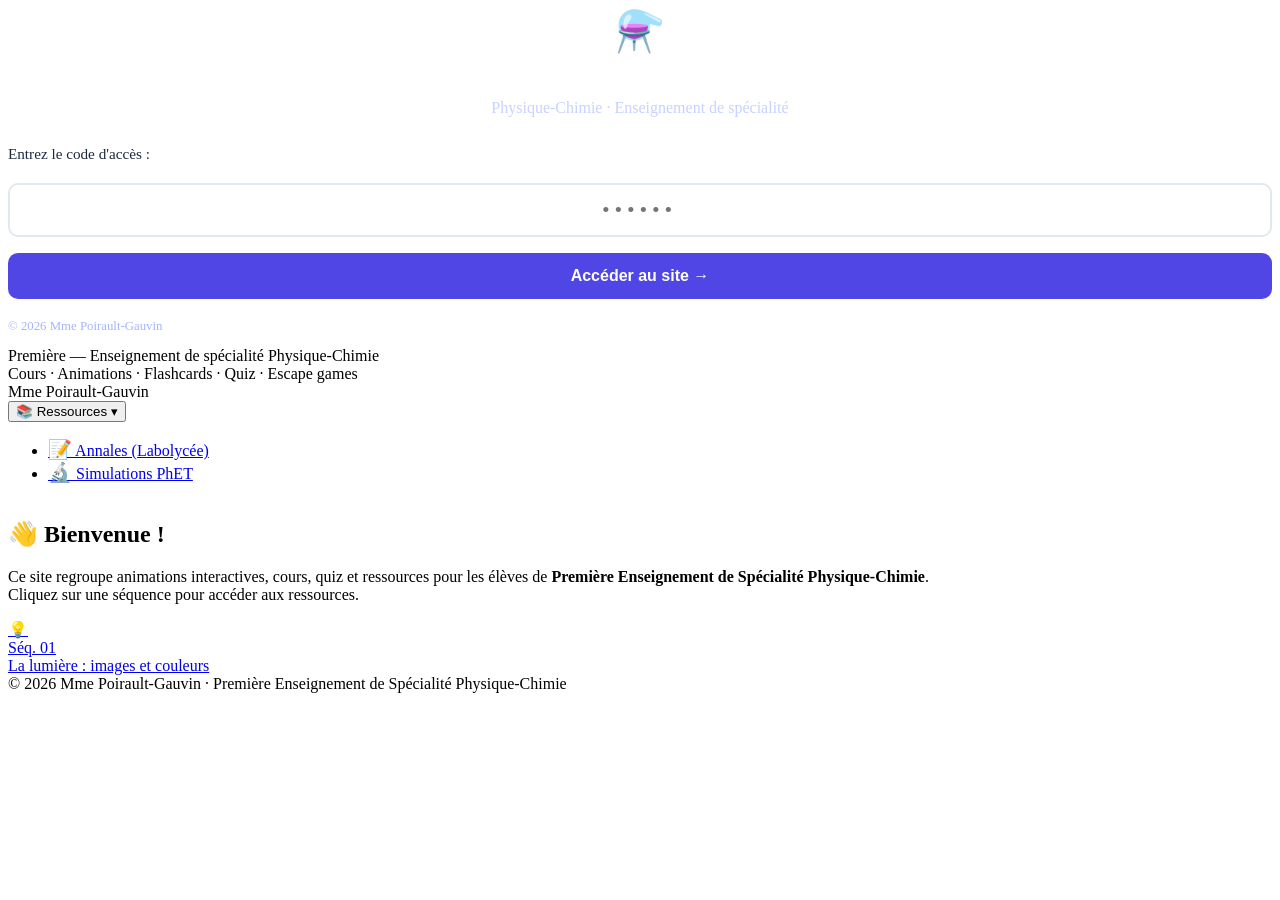
==== index.html @ a54d45cb "Add files via upload" ====
<!DOCTYPE html>
<html lang="fr">
<head>
  <meta charset="UTF-8">
  <meta name="viewport" content="width=device-width, initial-scale=1.0">
  <title>Première EDS Physique-Chimie — Mme Poirault-Gauvin</title>
  <link rel="stylesheet" href="css/styles.css">
  <link rel="stylesheet" href="css/pre-index.css">
</head>
<body>

  <!-- ══════════════════════════════════════
       OVERLAY AUTH
  ══════════════════════════════════════ -->
  <div id="auth-overlay">
    <div style="text-align:center;margin-bottom:28px;position:relative;z-index:2;">
      <div style="font-size:2.5rem;margin-bottom:8px;">⚗️</div>
      <h1 style="color:#fff;font-size:1.6rem;font-weight:700;margin:0 0 6px;">Premières — Mme Poirault-Gauvin</h1>
      <p style="color:#c7d2fe;font-size:1rem;margin:0;">Physique-Chimie · Enseignement de spécialité</p>
    </div>
    <div id="auth-card">
      <p style="color:#1e293b;margin:0 0 20px;font-size:0.95rem;">Entrez le code d'accès :</p>
      <input id="auth-input" type="password" placeholder="••••••"
        style="width:100%;box-sizing:border-box;padding:14px 18px;font-size:1.2rem;border-radius:10px;border:2px solid #e2e8f0;color:#0f172a;text-align:center;outline:none;letter-spacing:0.3em;margin-bottom:16px;"
        onkeydown="if(event.key==='Enter') verifierCode()"
        oninput="document.getElementById('auth-error').style.display='none'">
      <button onclick="verifierCode()"
        style="width:100%;padding:14px;background:#4F46E5;color:white;font-size:1rem;font-weight:700;border:none;border-radius:10px;cursor:pointer;"
        onmouseover="this.style.background='#4338ca'" onmouseout="this.style.background='#4F46E5'">
        Accéder au site →
      </button>
      <p id="auth-error" style="color:#f87171;margin:12px 0 0;font-size:0.9rem;display:none;">Code incorrect, réessayez.</p>
    </div>
    <p style="color:#a5b4fc;font-size:0.8rem;margin-top:20px;position:relative;z-index:2;">© 2026 Mme Poirault-Gauvin</p>
  </div>

  <script>
    const CODE_ACCES = "best";
    function verifierCode() {
      const input = document.getElementById('auth-input').value.trim();
      if (input === CODE_ACCES) {
        document.getElementById('auth-overlay').style.display = 'none';
        sessionStorage.setItem('auth', 'ok');
      } else {
        document.getElementById('auth-error').style.display = 'block';
        document.getElementById('auth-input').value = '';
        const inp = document.getElementById('auth-input');
        inp.style.borderColor = '#f87171';
        setTimeout(() => inp.style.borderColor = '#e2e8f0', 1000);
      }
    }
    if (sessionStorage.getItem('auth') === 'ok') {
      document.getElementById('auth-overlay').style.display = 'none';
    }
  </script>


  <!-- ══════════════════════════════════════
       HERO
  ══════════════════════════════════════ -->
  <header class="pre-hero">
    <div class="pre-hero-content">
      <div class="pre-hero-title">Première — Enseignement de spécialité Physique-Chimie</div>
      <div class="pre-hero-sub">Cours · Animations · Flashcards · Quiz · Escape games</div>
      <div class="pre-hero-badge">Mme Poirault-Gauvin</div>
    </div>
  </header>


  <!-- ══════════════════════════════════════
       NAVIGATION
  ══════════════════════════════════════ -->
  <nav class="pre-nav">
    <button id="btn-retour" class="pre-nav-btn-back" style="display:none;" onclick="afficherAccueil()">
      ← Retour à l'accueil
    </button>

    <!-- Menu Ressources -->
    <div id="res-wrapper" style="position:relative;display:inline-block;">
      <button class="pre-res-btn" onclick="toggleRessourcesMenu()">
        📚 Ressources ▾
      </button>
      <ul id="res-dropdown" class="pre-res-dropdown">
        <li>
          <a href="https://labolycee.org/menu-geographique-0" target="_blank">
            <span style="font-size:1.2rem;">📝</span> Annales (Labolycée)
          </a>
        </li>
        <li>
          <a href="https://phet.colorado.edu/fr/" target="_blank">
            <span style="font-size:1.2rem;">🔬</span> Simulations PhET
          </a>
        </li>
      </ul>
    </div>
  </nav>


  <!-- ══════════════════════════════════════
       CONTENU PRINCIPAL
  ══════════════════════════════════════ -->
  <main class="pre-content">

    <!-- ── Bloc bienvenue ── -->
    <div id="bloc-bienvenue" class="pre-welcome">
      <h2>👋 Bienvenue !</h2>
      <p>Ce site regroupe animations interactives, cours, quiz et ressources pour les élèves de
         <strong>Première Enseignement de Spécialité Physique-Chimie</strong>.<br>
         Cliquez sur une séquence pour accéder aux ressources.</p>

      <!-- Grille des pastilles (injectée par JS) -->
      <div class="pre-seq-grid" id="pre-seq-grid"></div>
    </div>

    <!-- ── Panneaux séquences (contenu injecté par pre-panels.js) ── -->
    <div id="premiere-seq-0" class="pre-panel"></div>

  </main>

  <footer>© 2026 Mme Poirault-Gauvin · Première Enseignement de Spécialité Physique-Chimie</footer>


  <!-- ══════════════════════════════════════
       SCRIPTS
  ══════════════════════════════════════ -->
  <script src="js/pre-panels.js"></script>
  <script src="js/navigation.js"></script>

  <!-- Génération de la grille de pastilles -->
  <script>
    document.addEventListener('DOMContentLoaded', () => {

      const CARD_DATA = [
        { id: 0, num: '01', titre: 'La lumière : images et couleurs', icone: '💡', soon: false },
      ];

      const grid = document.getElementById('pre-seq-grid');
      grid.innerHTML = CARD_DATA.map(seq => `
        <a class="pre-seq-card${seq.soon ? ' pre-seq-soon' : ''}"
           onclick="${seq.soon ? 'return false;' : `showPremiereSeq(${seq.id}); return false;`}" href="#">
          <div class="pre-seq-icon">${seq.icone}</div>
          <div class="pre-seq-badge">Séq. ${seq.num}</div>
          <div class="pre-seq-title">${seq.titre}</div>
          ${seq.soon ? '<div class="pre-seq-soon-label">à venir</div>' : ''}
        </a>`).join('');
    });
  </script>

</body>
</html>
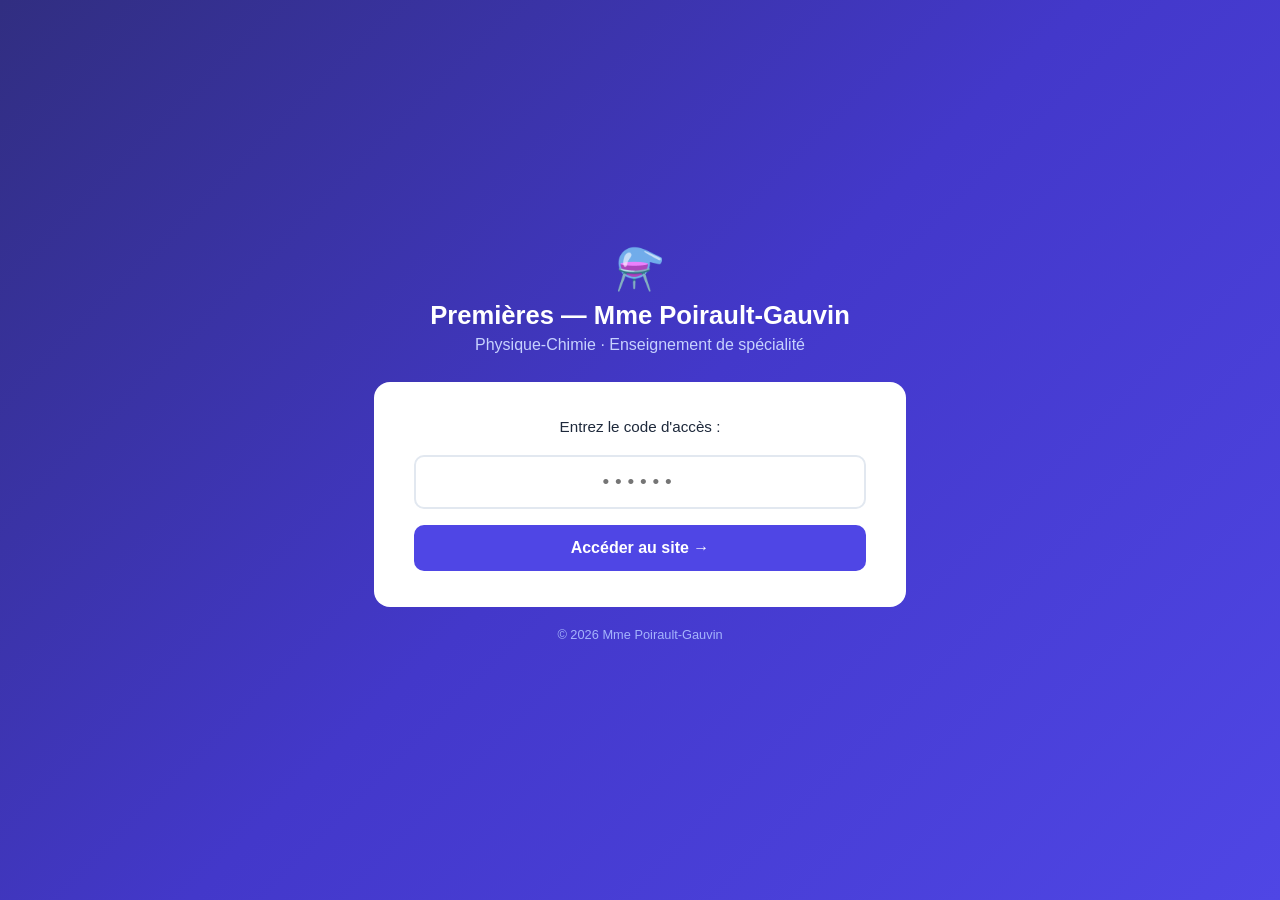
==== commit 73efaeb7: "Add files via upload" ====
--- a/index.html
+++ b/index.html
@@ -123,6 +123,7 @@
   <!-- ══════════════════════════════════════
        SCRIPTS
   ══════════════════════════════════════ -->
+  <script src="js/pre-icons.js"></script>
   <script src="js/pre-panels.js"></script>
   <script src="js/navigation.js"></script>
 
@@ -131,14 +132,14 @@
     document.addEventListener('DOMContentLoaded', () => {
 
       const CARD_DATA = [
-        { id: 0, num: '01', titre: 'La lumière : images et couleurs', icone: '💡', soon: false },
+        { id: 0, num: '01', titre: 'La lumière : images et couleurs', icone: 'lumiere-couleurs', soon: false },
       ];
 
       const grid = document.getElementById('pre-seq-grid');
       grid.innerHTML = CARD_DATA.map(seq => `
         <a class="pre-seq-card${seq.soon ? ' pre-seq-soon' : ''}"
            onclick="${seq.soon ? 'return false;' : `showPremiereSeq(${seq.id}); return false;`}" href="#">
-          <div class="pre-seq-icon">${seq.icone}</div>
+          <div class="pre-seq-icon">${getIconPre(seq.icone, 'card' + seq.id)}</div>
           <div class="pre-seq-badge">Séq. ${seq.num}</div>
           <div class="pre-seq-title">${seq.titre}</div>
           ${seq.soon ? '<div class="pre-seq-soon-label">à venir</div>' : ''}
--- a/css/styles.css
+++ b/css/styles.css
@@ -0,0 +1,156 @@
+/* ===== styles.css — Site de Mme Poirault-Gauvin ===== */
+
+.tab-content { display: none; }
+.active { display: block; }
+.sub-content { display: none; }
+.sub-content.active { display: block; }
+
+.anim-center {
+  display: flex;
+  flex-direction: column;
+  align-items: center;
+  margin-top: 1.5rem;
+}
+
+.anim-card {
+  background: white;
+  border: 1px solid #e2e8f0;
+  border-radius: 12px;
+  padding: 16px;
+  margin-bottom: 20px;
+  box-shadow: 0 1px 4px rgba(0,0,0,0.06);
+}
+
+.anim-card h3 {
+  font-size: 1rem;
+  font-weight: 600;
+  color: #1e3a5f;
+  margin-bottom: 10px;
+}
+
+.anim-card iframe {
+  width: 100%;
+  height: 520px;
+  border: none;
+  border-radius: 8px;
+}
+
+/* === Fond d'écran pour chaque séquence === */
+.seq-bg {
+  background-size: cover;
+  background-position: center 50%;
+  background-repeat: no-repeat;
+  background-color: #f8fafc;
+  background-attachment: scroll;
+  border-radius: 12px;
+  padding: 20px;
+  position: relative;
+  min-height: 100vh;
+}
+
+/* Voile blanc par-dessus l'image de fond pour ne pas écraser les liens */
+.seq-bg::before {
+  content: '';
+  position: absolute;
+  inset: 0;
+  background: rgba(255, 255, 255, 0.65);
+  border-radius: 12px;
+  z-index: 0;
+  pointer-events: none;
+}
+
+/* Le contenu reste au-dessus du voile */
+.seq-bg > * {
+  position: relative;
+  z-index: 1;
+}
+
+@media (max-width: 768px) {
+  .seq-bg {
+    background-size: 95vw auto !important;
+    background-position: center bottom !important;
+    background-attachment: scroll !important;
+  }
+  .seq-bg::before {
+    background: rgba(255, 255, 255, 0.50) !important;
+  }
+}
+
+/* Style bouton sous-onglet désactivé */
+.btn-disabled-tab {
+  padding: 10px 18px;
+  border: none;
+  border-bottom: 2px solid transparent;
+  background: none;
+  cursor: not-allowed;
+  font-weight: 600;
+  font-size: 1rem;
+  color: #d1d5db;
+  opacity: 0.7;
+}
+
+.btn-disabled-tab .soon {
+  font-size: 0.75rem;
+  color: #9ca3af;
+  font-weight: 400;
+}
+
+/* ═══════════════════════════════════════════════
+   ANIMATIONS ICÔNES — Terminale
+   (montage reflux séq.12)
+═══════════════════════════════════════════════ */
+.reflux-icon {
+  display: inline-block;
+  position: relative;
+  width: 70px;
+  height: 84px;
+  margin: 0 auto 6px;
+}
+.reflux-svg {
+  width: 100%;
+  height: 100%;
+}
+.reflux-glass {
+  fill: none;
+  stroke: #7dd3fc;
+  stroke-width: 2;
+}
+.reflux-liquid {
+  fill: #6ee7b7;
+}
+.reflux-bubble {
+  fill: rgba(255,255,255,0.6);
+  animation: reflux-bubble-rise 2.4s ease-in infinite;
+}
+.reflux-bubble-1 { animation-delay: 0s; }
+.reflux-bubble-2 { animation-delay: 0.8s; }
+.reflux-bubble-3 { animation-delay: 1.6s; }
+@keyframes reflux-bubble-rise {
+  0%   { transform: translateY(0);     opacity: 0; }
+  15%  { opacity: 0.9; }
+  80%  { opacity: 0.5; }
+  100% { transform: translateY(-14px); opacity: 0; }
+}
+.reflux-vapor {
+  fill: rgba(255,255,255,0.7);
+  animation: reflux-vapor-rise 1.8s ease-in infinite;
+}
+.reflux-vapor-1 { animation-delay: 0s; }
+.reflux-vapor-2 { animation-delay: 0.9s; }
+@keyframes reflux-vapor-rise {
+  0%   { transform: translateY(0);     opacity: 0.8; }
+  100% { transform: translateY(-26px); opacity: 0; }
+}
+.reflux-drop {
+  fill: #6ee7b7;
+  animation: reflux-drop-fall 1.8s ease-in infinite;
+}
+@keyframes reflux-drop-fall {
+  0%   { transform: translateY(0);    opacity: 0; }
+  10%  { opacity: 1; }
+  80%  { opacity: 1; }
+  100% { transform: translateY(16px); opacity: 0; }
+}
+@media(prefers-reduced-motion:reduce){
+  .reflux-bubble, .reflux-vapor, .reflux-drop { animation: none; }
+}
--- a/css/pre-index.css
+++ b/css/pre-index.css
@@ -0,0 +1,197 @@
+/* ═══════════════════════════════════════════════
+   pre-index.css — Page d'accueil Première EDS
+   Physique-Chimie · Mme Poirault-Gauvin
+   Palette : indigo #4F46E5 (accents ambre #D97706)
+   (vs teal #0f766e Terminale / cyan #0e7490 Seconde)
+═══════════════════════════════════════════════ */
+
+/* ── Base ── */
+body { background: #eef2ff; margin: 0; font-family: 'Segoe UI', sans-serif; }
+
+/* ── Overlay auth ── */
+#auth-overlay {
+  position: fixed; inset: 0; z-index: 9999;
+  background: linear-gradient(135deg, #312e81 0%, #4338ca 50%, #4F46E5 100%);
+  display: flex; flex-direction: column;
+  align-items: center; justify-content: center;
+  overflow: hidden; padding: 16px;
+}
+#auth-card {
+  background: white; border-radius: 16px; padding: 36px 40px;
+  min-width: 320px; text-align: center; position: relative; z-index: 2;
+}
+
+/* ── Hero ── */
+.pre-hero {
+  position: relative;
+  height: 180px;
+  overflow: hidden;
+  display: flex; flex-direction: column;
+  align-items: center; justify-content: center;
+  text-align: center; padding: 0 24px;
+  background: linear-gradient(135deg, #312e81 0%, #4338ca 50%, #4F46E5 100%);
+}
+.pre-hero-content {
+  position: relative; z-index: 2; text-align: center;
+}
+.pre-hero-title {
+  font-size: 1.6rem; font-weight: 800; color: #fff;
+  text-shadow: 0 2px 8px rgba(0,0,0,0.4);
+  margin: 0 0 4px;
+}
+.pre-hero-sub {
+  font-size: 0.95rem; color: #c7d2fe; margin: 0 0 6px;
+}
+.pre-hero-badge {
+  display: inline-block; background: rgba(255,255,255,0.12);
+  border: 1px solid rgba(255,255,255,0.3); border-radius: 20px;
+  padding: 3px 16px; font-size: 0.8rem; color: #e0e7ff;
+}
+
+/* ── Navigation sticky ── */
+.pre-nav {
+  background: white; box-shadow: 0 2px 8px rgba(0,0,0,0.08);
+  padding: 10px 24px; display: flex; align-items: center;
+  justify-content: center; gap: 16px; flex-wrap: wrap;
+  position: sticky; top: 0; z-index: 100;
+}
+.pre-nav-btn-back {
+  background: #f1f5f9; border: 1px solid #e2e8f0; border-radius: 8px;
+  cursor: pointer; font-size: 0.85rem; font-weight: 600; color: #475569;
+  padding: 6px 14px; transition: background 0.15s;
+}
+.pre-nav-btn-back:hover { background: #e2e8f0; }
+
+/* Bouton Ressources */
+.pre-res-btn {
+  color: #4F46E5; font-size: 1rem; font-weight: 700;
+  background: none; border: 2px solid #4F46E5; border-radius: 8px;
+  cursor: pointer; padding: 7px 16px; transition: background 0.15s;
+}
+.pre-res-btn:hover { background: #eef2ff; }
+.pre-res-dropdown {
+  display: none; position: absolute; right: 0; top: calc(100% + 6px);
+  background: white; border: 1px solid #e2e8f0; border-radius: 12px;
+  box-shadow: 0 6px 24px rgba(0,0,0,0.12); z-index: 1000;
+  min-width: 320px; padding: 6px 0; list-style: none;
+}
+.pre-res-dropdown a {
+  display: flex; align-items: center; gap: 12px;
+  padding: 10px 20px; text-decoration: none;
+  color: #111; font-size: 0.9rem; font-weight: 500;
+}
+.pre-res-dropdown a:hover { background: #eef2ff; color: #4F46E5; }
+.pre-res-dropdown li + li { border-top: 1px solid #f1f5f9; }
+
+/* ── Contenu principal ── */
+.pre-content { max-width: 960px; margin: 0 auto; padding: 28px 16px; }
+
+/* ── Bloc bienvenue ── */
+.pre-welcome {
+  background: white; border-radius: 16px; padding: 28px 32px;
+  box-shadow: 0 2px 12px rgba(0,0,0,0.06); text-align: center; margin-bottom: 24px;
+}
+.pre-welcome h2 { font-size: 1.4rem; font-weight: 700; color: #4F46E5; margin-bottom: 10px; }
+.pre-welcome p  { color: #475569; line-height: 1.7; margin: 0; }
+
+/* ── Grille de pastilles ── */
+.pre-seq-grid {
+  display: grid;
+  grid-template-columns: repeat(auto-fill, minmax(170px, 1fr));
+  gap: 14px; margin-top: 24px;
+}
+.pre-seq-card {
+  background: white; border-radius: 12px; padding: 18px 12px;
+  text-align: center; box-shadow: 0 2px 8px rgba(0,0,0,0.06);
+  border: 1.5px solid #e0e7ff; cursor: pointer;
+  transition: transform 0.15s, box-shadow 0.15s;
+  text-decoration: none; color: inherit; display: block;
+}
+.pre-seq-card:hover {
+  transform: translateY(-3px);
+  box-shadow: 0 6px 20px rgba(79,70,229,0.18);
+  border-color: #4F46E5;
+}
+.pre-seq-card .pre-seq-icon {
+  display: flex; justify-content: center; align-items: center;
+  min-height: 70px; margin-bottom: 8px;
+}
+.pre-seq-card .pre-seq-icon svg {
+  width: 72px; height: auto; border-radius: 8px;
+  box-shadow: 0 2px 8px rgba(45,95,138,0.18);
+}
+.pre-seq-card .pre-seq-badge {
+  display: inline-block; background: #4F46E5; color: white;
+  border-radius: 8px; padding: 3px 12px; font-size: 0.88rem;
+  font-weight: 800; margin-bottom: 8px; letter-spacing: 0.02em;
+}
+.pre-seq-card .pre-seq-title {
+  font-size: 0.9rem; font-weight: 700; color: #1e293b; line-height: 1.3;
+}
+.pre-seq-card.pre-seq-soon {
+  opacity: 0.55; cursor: not-allowed;
+}
+.pre-seq-card.pre-seq-soon:hover {
+  transform: none; box-shadow: 0 2px 8px rgba(0,0,0,0.06); border-color: #e0e7ff;
+}
+.pre-seq-card .pre-seq-soon-label {
+  font-size: 0.72rem; color: #D97706; font-weight: 700; margin-top: 4px;
+}
+
+/* ── Panneaux séquences ── */
+.pre-panel { display: none; }
+.pre-panel.active { display: block; }
+
+.pre-panel-header {
+  display: flex; align-items: center; gap: 16px; margin-bottom: 16px;
+}
+.pre-panel-icon { flex-shrink: 0; width: 96px; border-radius: 10px; overflow: hidden; box-shadow: 0 2px 8px rgba(45,95,138,0.18); }
+.pre-panel-icon svg { display: block; width: 100%; height: auto; }
+.pre-panel-num  { font-size: 0.8rem; font-weight: 700; color: #4F46E5; text-transform: uppercase; letter-spacing: 0.05em; margin: 0 0 2px; }
+.pre-panel-title { font-size: 1.25rem; font-weight: 800; color: #312e81; margin: 0 0 4px; }
+.pre-panel-sub   { font-size: 0.88rem; color: #64748b; margin: 0; }
+
+.pre-panel-frame {
+  width: 100%;
+  height: 85vh;
+  min-height: 640px;
+  border: none;
+  border-radius: 14px;
+  box-shadow: 0 2px 12px rgba(0,0,0,0.08);
+}
+
+/* ── Liens ressources ── */
+.pre-resource-link {
+  display: flex; align-items: center; gap: 20px;
+  width: 100%; max-width: 680px;
+  background: white; border: 2px solid #d1d5db; border-radius: 14px;
+  padding: 18px 24px; text-decoration: none;
+  box-shadow: 0 3px 10px rgba(0,0,0,0.08);
+  transition: border-color 0.15s, box-shadow 0.15s, background 0.15s;
+}
+.pre-resource-link:hover {
+  border-color: #D97706;
+  box-shadow: 0 6px 20px rgba(217,119,6,0.18);
+  background: #fffbeb;
+}
+.pre-res-icon {
+  background: #fef3c7; color: #92400e;
+  border-radius: 8px; padding: 12px; font-size: 1.6rem; flex-shrink: 0;
+}
+.pre-res-label { font-weight: 700; color: #1f2937; margin: 0 0 3px; font-size: 1.05rem; }
+.pre-res-sub   { font-size: 0.88rem; color: #6b7280; margin: 0; }
+.pre-res-cta   { margin-left: auto; color: #6b7280; font-size: 1.4rem; font-weight: 700; flex-shrink: 0; }
+
+/* ── Footer ── */
+footer {
+  text-align: center; padding: 20px;
+  color: #94a3b8; font-size: 0.82rem; margin-top: 40px;
+}
+
+/* ── Responsive ── */
+@media (max-width: 520px) {
+  .pre-hero-title { font-size: 1.2rem; }
+  .pre-hero { height: 140px; }
+  .pre-seq-grid { grid-template-columns: repeat(auto-fill, minmax(140px, 1fr)); }
+  .pre-panel-frame { height: 75vh; }
+}
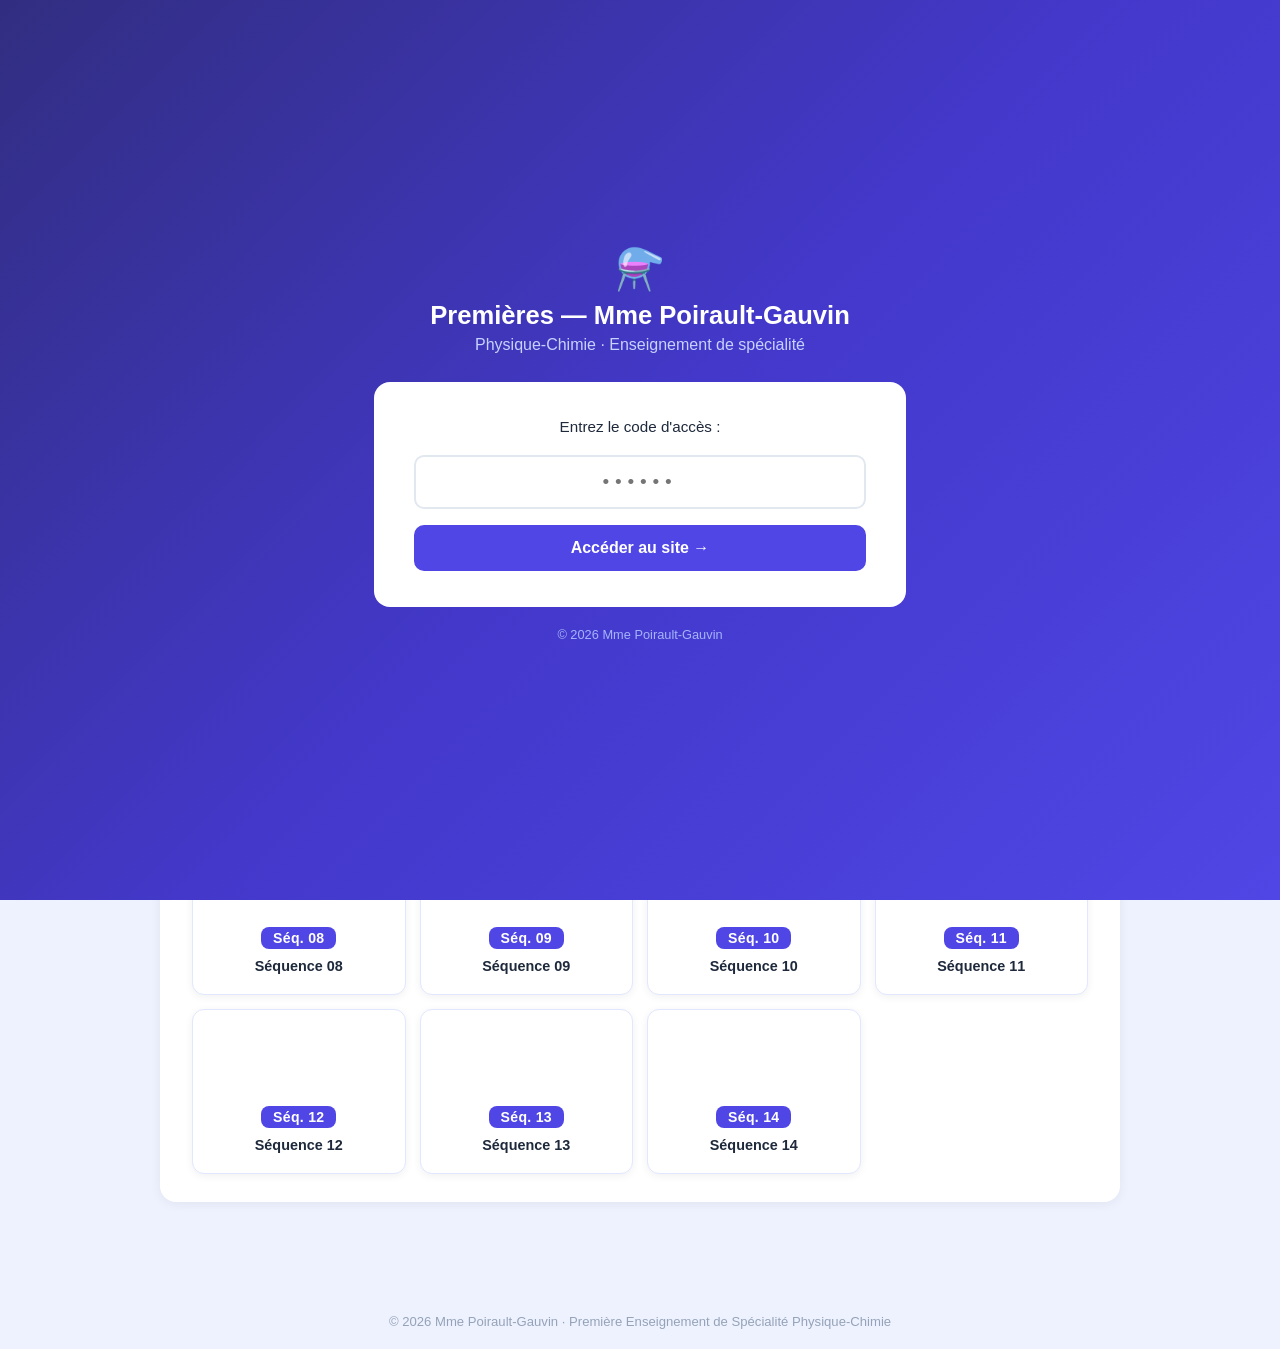
==== commit 5332a02e: "Add files via upload" ====
--- a/index.html
+++ b/index.html
@@ -114,6 +114,20 @@
 
     <!-- ── Panneaux séquences (contenu injecté par pre-panels.js) ── -->
     <div id="premiere-seq-0" class="pre-panel"></div>
+    <div id="premiere-seq-1" class="pre-panel"></div>
+    <div id="premiere-seq-2" class="pre-panel"></div>
+    <div id="premiere-seq-3" class="pre-panel"></div>
+    <div id="premiere-seq-4" class="pre-panel"></div>
+    <div id="premiere-seq-5" class="pre-panel"></div>
+    <div id="premiere-seq-6" class="pre-panel"></div>
+    <div id="premiere-seq-7" class="pre-panel"></div>
+    <div id="premiere-seq-8" class="pre-panel"></div>
+    <div id="premiere-seq-9" class="pre-panel"></div>
+    <div id="premiere-seq-10" class="pre-panel"></div>
+    <div id="premiere-seq-11" class="pre-panel"></div>
+    <div id="premiere-seq-12" class="pre-panel"></div>
+    <div id="premiere-seq-13" class="pre-panel"></div>
+    <div id="premiere-seq-14" class="pre-panel"></div>
 
   </main>
 
@@ -132,8 +146,16 @@
     document.addEventListener('DOMContentLoaded', () => {
 
       const CARD_DATA = [
-        { id: 0, num: '01', titre: 'La lumière : images et couleurs', icone: 'lumiere-couleurs', soon: false },
+        { id: 0, num: '00', titre: 'Séquence 00', icone: null, soon: false },
+        { id: 1, num: '01', titre: 'La lumière : images et couleurs', icone: 'lumiere-couleurs', soon: false },
+        { id: 2, num: '02', titre: 'Modèles ondulatoire et particulaire de la lumière', icone: 'modeles-ondulatoire-particulaire', soon: false },
       ];
+
+      // Séquences 03 à 14 : pastilles cliquables, titre provisoire, icône à ajouter
+      for (let n = 3; n <= 14; n++) {
+        const num = n.toString().padStart(2, '0');
+        CARD_DATA.push({ id: n, num: num, titre: 'Séquence ' + num, icone: null, soon: false });
+      }
 
       const grid = document.getElementById('pre-seq-grid');
       grid.innerHTML = CARD_DATA.map(seq => `
